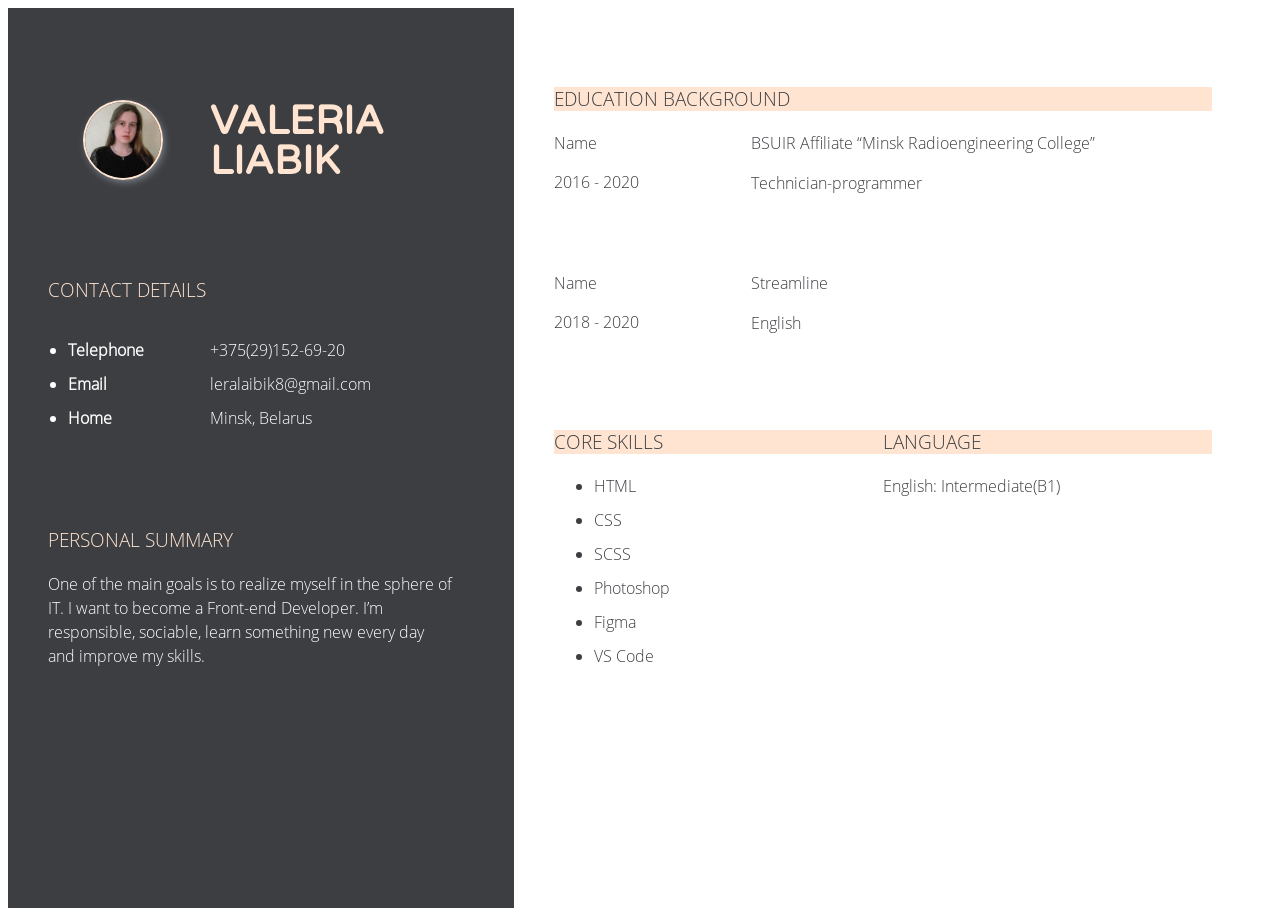
==== CV/index.html @ 182162a1 "feat: update resume" ====
<!DOCTYPE html>
<html lang="en">

<head>
    <meta charset="UTF-8">
    <link rel="stylesheet" href="css/style.css" type="text/css" />
    <link rel="shortcut icon" href="assets/avatar.jpg" type="image/png">
    <meta name="viewport" content="width=device-width, initial-scale=1, maximum-scale=1">
    <title>CV</title>
</head>

<body>
    <div class="cv-wrapper">
        <section class="profile section-padding">
            <div class="container">

                <div class="picture-cv-wrapper">
                    <div class="picture-cv">
                        <span><img src="assets/avatar.jpg" alt="Аватар" /></span>
                    </div>
                </div>

                <div class="name-wrapper">
                    <h1>Valeria <br/>Liabik</h1>
                </div>
                <div class="clearfix"></div>

                <div class="contact-info clearfix">
                    <h3 class="experience-title">Contact Details</h3>
                    <ul class="list-titles">
                        <li>Telephone</li>
                        <li>Email</li>
                        <li>Home</li>
                    </ul>
                    <ul class="list-content ">
                        <li>+375(29)152-69-20</li>
                        <li>leralaibik8@gmail.com</li>
                        <li>Minsk, Belarus</li>
                    </ul>
                </div>

                <div class="contact-presentation">
                    <h3 class="experience-title">Personal Summary</h3>
                    <p>One of the main goals is to realize myself in the sphere of IT. I want to become a Front-end Developer. I’m responsible, sociable, learn something new every day and improve my skills. </p>
                </div>

            </div>
        </section>

        <section class="experience section-padding">
            <div class="container">

                <h3 class="experience-title">Education Background</h3>

                <div class="experience-wrapper">
                    <div class="name-wrapper clearfix">
                        <div class="experience-title">Name</div>
                        <div class="time">2016 - 2020</div>
                    </div>

                    <div class="edu-wrapper clearfix">
                        <div class="experience-title">BSUIR Affiliate “Minsk Radioengineering College”</div>
                        <div class="name-description">
                            <p>Technician-programmer</p>
                        </div>
                    </div>

                    <div class="name-wrapper clearfix">
                        <div class="experience-title">Name</div>
                        <div class="time">2018 - 2020</div>
                    </div>

                    <div class="edu-wrapper clearfix">
                        <div class="experience-title">Streamline</div>
                        <div class="name-description">
                            <p>English</p>
                        </div>
                    </div>
                </div>

                <div class="section-wrapper clearfix">
                    <h3 class="section-title">Core Skills</h3>
                    <ul>
                        <li class="skill-percentage">HTML</li>
                        <li class="skill-percentage">CSS</li>
                        <li class="skill-percentage">SCSS</li>
                        <li class="skill-percentage">Photoshop</li>
                        <li class="skill-percentage">Figma</li>
                        <li class="skill-percentage">VS Code</li>
                    </ul>
                </div>

                <div class="section-wrapper clearfix">
                    <h3 class="section-title">Language</h3>
                    <p>English: Intermediate(B1)</p>
                </div>

            </div>
        </section>
    </div>
</body>

</html>
---- CV/css/style.css ----
@font-face {
    font-family: 'Varela Round';
    src: url(../fonts/VarelaRound-Regular.ttf)
}

@font-face {
    font-family: 'Open Sans';
    src: url(../fonts/OpenSans-Light.ttf)
}

*,
::after,
::before {
    -webkit-box-sizing: border-box;
    box-sizing: border-box
}

body,
html {
    height: 100%
}

body {
    font-family: 'Open Sans', sans-serif;
    font-size: 16px;
    line-height: 1.5em
}

a {
    color: #ffe5d1;
    text-decoration: none
}

.clearfix::after,
.clearfix::before {
    content: " ";
    display: table
}

.clearfix::after {
    clear: both
}

.cv-wrapper {
    position: relative;
    text-align: center;
    height: 100%
}

.container {
    min-height: 600px
}

.profile {
    background: #3d3e42;
    width: 40%;
    float: left;
    color: #9099a0;
    min-height: 100%;
    min-height: 100vh
}

.profile .name-wrapper {
    float: left;
    width: 60%
}

.profile h1 {
    font-size: 2.5em;
    text-align: left;
    font-family: 'Varela Round', sans-serif;
    color: #ffe5d1;
    text-transform: uppercase;
    line-height: 1em
}

.profile li {
    margin-bottom: 10px
}

.profile .picture-cv-wrapper {
    width: 40%;
    display: block;
    float: left
}

.profile .picture-cv {
    width: 220px;
    height: 220px;
    background-size: cover;
    border-radius: 50%;
    margin-right: 0;
    display: table;
    position: relative;
    vertical-align: middle
}

.profile .picture-cv span {
    display: table-cell;
    vertical-align: middle;
    position: relative;
    margin: 0 auto;
    z-index: 10;
    text-align: center
}

.profile .picture-cv img {
    border-radius: 50%;
    width: 130px;
    border: 2px solid #ffe5d1;
    box-shadow: 2px 3px 8px -2px
}

.profile .contact-info {
    margin-top: 41px;
    font-weight: 300
}

.profile h3.experience-title {
    color: #ffe5d1;
    text-align: left;
    text-transform: uppercase;
    font-size: 1.2em;
    margin-bottom: 20px;
    font-weight: 400
}

.profile .list-titles {
    float: left;
    text-align: left;
    font-weight: 600;
    width: 30%;
    color: #fff;
    padding-left: 20px;
}

.profile .list-content {
    float: left;
    width: 70%;
    text-align: left;
    font-weight: 300;
    color: #fff;
    list-style-type: none;
}

.profile .contact-presentation {
    color: #fff;
    text-align: left;
    font-weight: 300;
    margin-top: 72px;
    margin-bottom: 100px
}

.experience {
    background: #fff;
    width: 60%;
    float: left;
    position: relative;
    color: #9099a0;
    font-weight: 300;
    min-height: 100%;
    min-height: 100vh
}

.experience h3.experience-title {
    background: #ffe5d1;
    color: #3d3e42;
    text-align: left;
    text-transform: uppercase;
    font-size: 1.2em;
    margin-bottom: 20px;
    font-weight: 400
}

.experience .name-wrapper {
    width: 30%;
    float: left;
    text-align: left;
    padding-right: 5%;
    margin-bottom: 60px;
    color: #3d3e42
}

.experience .edu-wrapper {
    width: 70%;
    float: left;
    text-align: left;
    padding-right: 5%;
    margin-bottom: 60px;
    color: #3d3e42
}

.experience .experience-title {
    color: #3d3e42;
    margin-bottom: 15px
}

.section-padding {
    padding: 60px 60px 40px 40px
}

.section-wrapper {
    width: 50%;
    float: left;
    text-align: left;
    color: #3d3e42;
    font-weight: 300;
    margin-bottom: 20px
}

.section-wrapper h3.section-title {
    background: #ffe5d1;
    color: #3d3e42;
    text-align: left;
    text-transform: uppercase;
    font-size: 1.2em;
    margin-bottom: 20px;
    font-weight: 400
}

.section-wrapper .skill-percentage {
    margin-bottom: 10px;
    position: relative;
    color: #3d3e42
}

@media (max-width:1500px) {
    .profile .picture-cv img {
        width: 80px
    }
    .profile .picture-cv {
        width: 150px;
        height: 150px
    }
}

@media (max-width:1200px) {
    .profile h1 {
        padding-top: 20px
    }
    .profile .picture-cv-wrapper {
        width: 100%
    }
    .profile .picture-cv img {
        width: 120px;
        height: 120px
    }
    .profile .picture-cv {
        width: 200px;
        height: 200px
    }
    .profile .contact-info {
        margin-top: 70px
    }
    .profile .contact-presentation {
        margin-top: 70px;
        margin-bottom: 70px
    }
}

@media(max-width:850px) {
    .profile {
        width: 100%
    }
    .profile .contact-presentation {
        margin-top: 50px;
        margin-bottom: 50px
    }
    .experience {
        width: 100%
    }
    .section-padding {
        padding: 80px 15% 40px 10%
    }
    .experience .name-wrapper {
        width: 100%;
        margin-bottom: 20px
    }
    .experience .edu-wrapper {
        width: 100%;
        margin-bottom: 40px
    }
}

@media (max-width: 450px) {
    .profile h1 {
        font-size: 1.8em;
        padding-top: 20px
    }
    .profile .picture-cv {
        width: 180px;
        height: 180px
    }
    .profile .contact-info {
        margin-top: 50px
    }
    .section-padding {
        padding: 40px 10% 20px 5%
    }
    .section-wrapper {
        width: 100%
    }
}
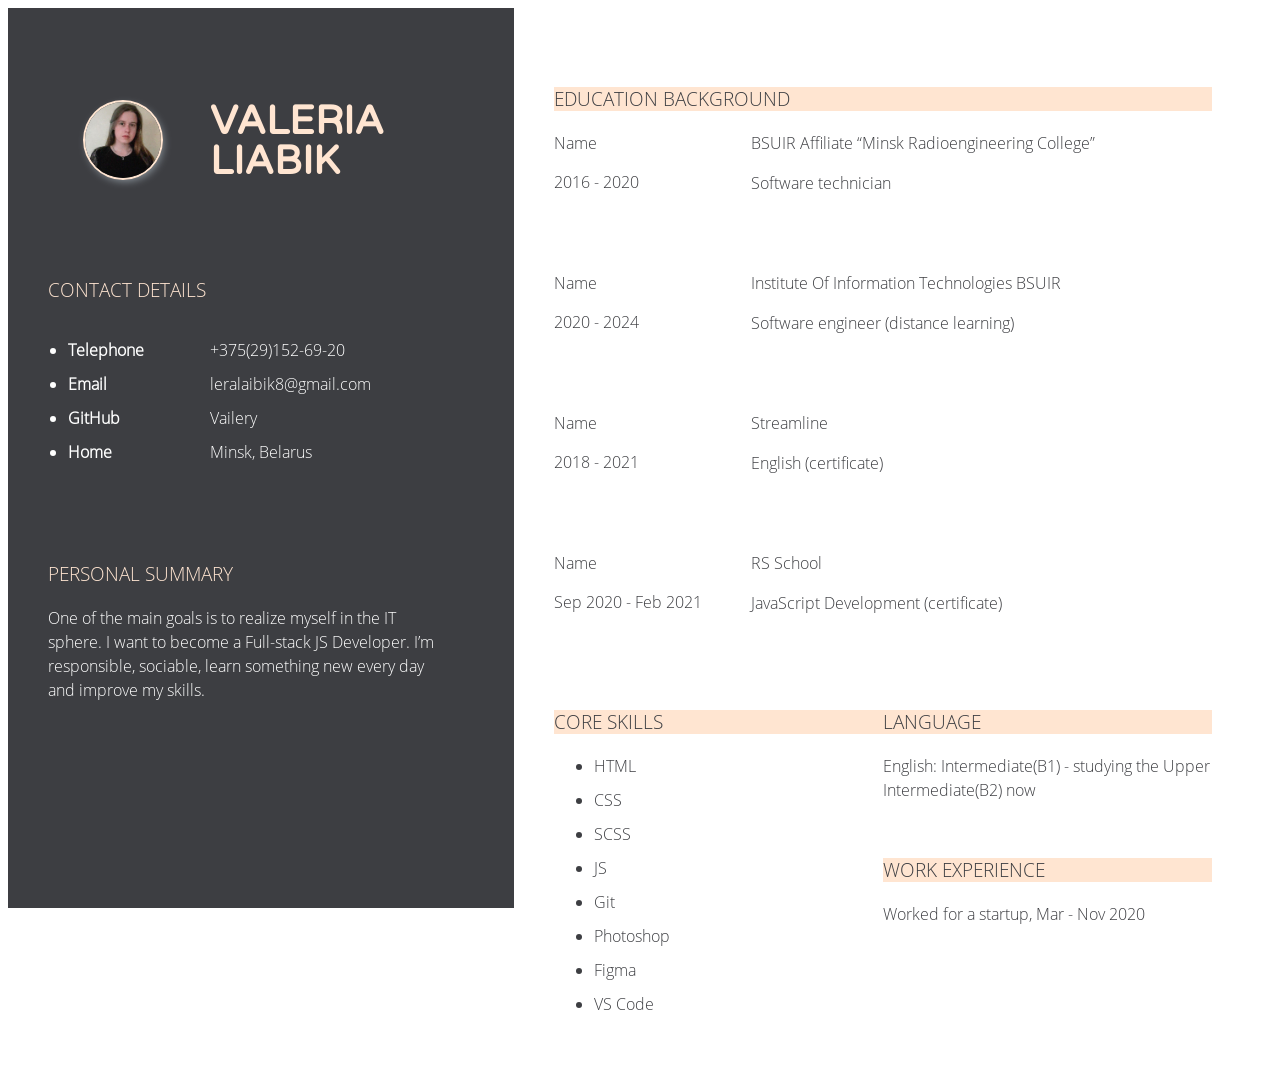
==== commit ff828f46: "feat: update my resume" ====
--- a/CV/index.html
+++ b/CV/index.html
@@ -30,20 +30,21 @@
                     <ul class="list-titles">
                         <li>Telephone</li>
                         <li>Email</li>
+                        <li>GitHub</li>
                         <li>Home</li>
                     </ul>
                     <ul class="list-content ">
                         <li>+375(29)152-69-20</li>
                         <li>leralaibik8@gmail.com</li>
+                        <li>Vailery</li>
                         <li>Minsk, Belarus</li>
                     </ul>
                 </div>
 
                 <div class="contact-presentation">
                     <h3 class="experience-title">Personal Summary</h3>
-                    <p>One of the main goals is to realize myself in the sphere of IT. I want to become a Front-end Developer. I’m responsible, sociable, learn something new every day and improve my skills. </p>
+                    <p>One of the main goals is to realize myself in the IT sphere. I want to become a Full-stack JS Developer. I’m responsible, sociable, learn something new every day and improve my skills. </p>
                 </div>
-
             </div>
         </section>
 
@@ -61,19 +62,43 @@
                     <div class="edu-wrapper clearfix">
                         <div class="experience-title">BSUIR Affiliate “Minsk Radioengineering College”</div>
                         <div class="name-description">
-                            <p>Technician-programmer</p>
+                            <p>Software technician</p>
                         </div>
                     </div>
 
                     <div class="name-wrapper clearfix">
                         <div class="experience-title">Name</div>
-                        <div class="time">2018 - 2020</div>
+                        <div class="time">2020 - 2024</div>
+                    </div>
+
+                    <div class="edu-wrapper clearfix">
+                        <div class="experience-title">Institute Of Information Technologies BSUIR</div>
+                        <div class="name-description">
+                            <p>Software engineer (distance learning)</p>
+                        </div>
+                    </div>
+
+                    <div class="name-wrapper clearfix">
+                        <div class="experience-title">Name</div>
+                        <div class="time">2018 - 2021</div>
                     </div>
 
                     <div class="edu-wrapper clearfix">
                         <div class="experience-title">Streamline</div>
                         <div class="name-description">
-                            <p>English</p>
+                            <p>English (certificate)</p>
+                        </div>
+                    </div>
+
+                    <div class="name-wrapper clearfix">
+                        <div class="experience-title">Name</div>
+                        <div class="time">Sep 2020 - Feb 2021</div>
+                    </div>
+
+                    <div class="edu-wrapper clearfix">
+                        <div class="experience-title">RS School</div>
+                        <div class="name-description">
+                            <p>JavaScript Development (certificate)</p>
                         </div>
                     </div>
                 </div>
@@ -84,6 +109,8 @@
                         <li class="skill-percentage">HTML</li>
                         <li class="skill-percentage">CSS</li>
                         <li class="skill-percentage">SCSS</li>
+                        <li class="skill-percentage">JS</li>
+                        <li class="skill-percentage">Git</li>
                         <li class="skill-percentage">Photoshop</li>
                         <li class="skill-percentage">Figma</li>
                         <li class="skill-percentage">VS Code</li>
@@ -92,12 +119,16 @@
 
                 <div class="section-wrapper clearfix">
                     <h3 class="section-title">Language</h3>
-                    <p>English: Intermediate(B1)</p>
+                    <p>English: Intermediate(B1) - studying the Upper Intermediate(B2) now</p>
                 </div>
 
+                <div class="section-wrapper clearfix">
+                    <h3 class="section-title">Work experience</h3>
+                    <p>Worked for a startup, Mar - Nov 2020</p>
+                </div>
             </div>
         </section>
     </div>
 </body>
 
-</html>+</html>
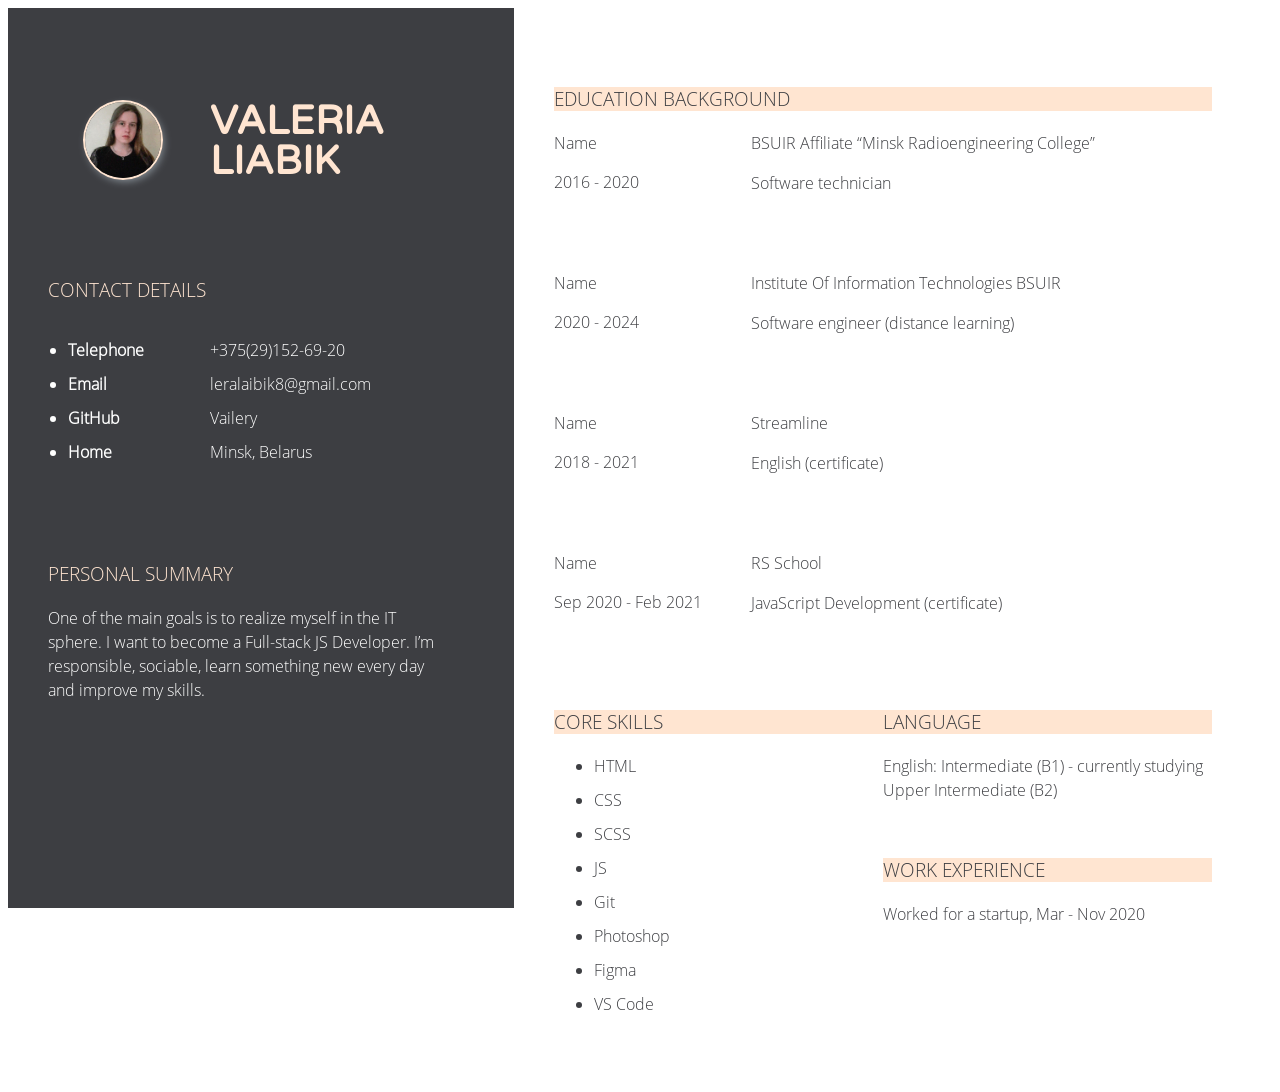
==== commit f6c0a7b1: "feat: update resume" ====
--- a/CV/index.html
+++ b/CV/index.html
@@ -119,7 +119,7 @@
 
                 <div class="section-wrapper clearfix">
                     <h3 class="section-title">Language</h3>
-                    <p>English: Intermediate(B1) - studying the Upper Intermediate(B2) now</p>
+                    <p>English: Intermediate (B1) - currently studying Upper Intermediate (B2)</p>
                 </div>
 
                 <div class="section-wrapper clearfix">
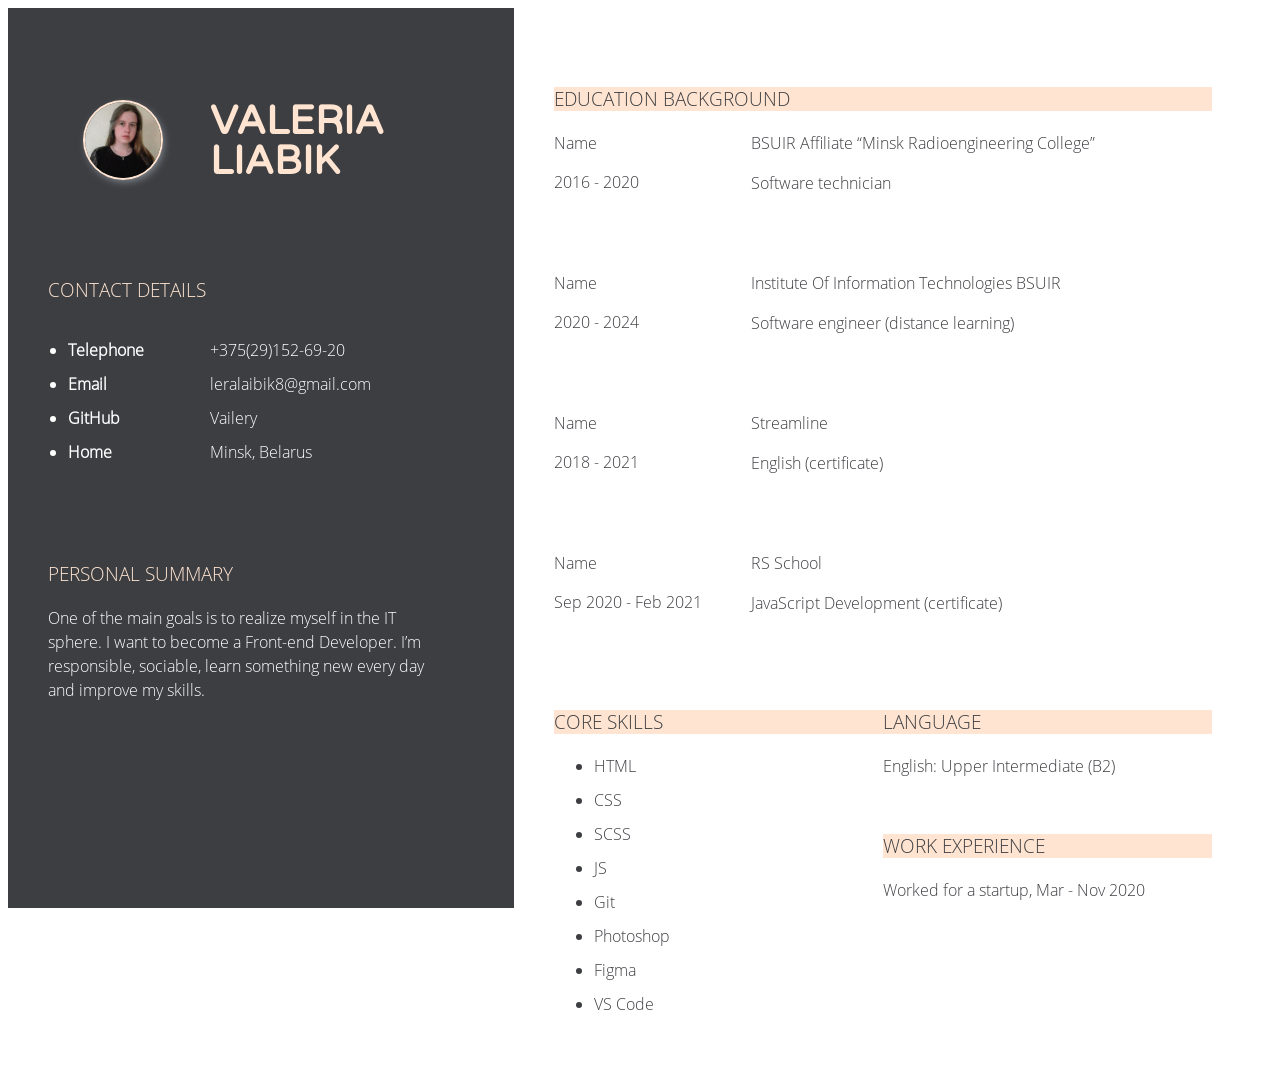
==== commit 5ed1b246: "feat: update info  update information" ====
--- a/CV/index.html
+++ b/CV/index.html
@@ -43,7 +43,7 @@
 
                 <div class="contact-presentation">
                     <h3 class="experience-title">Personal Summary</h3>
-                    <p>One of the main goals is to realize myself in the IT sphere. I want to become a Full-stack JS Developer. I’m responsible, sociable, learn something new every day and improve my skills. </p>
+                    <p>One of the main goals is to realize myself in the IT sphere. I want to become a Front-end Developer. I’m responsible, sociable, learn something new every day and improve my skills. </p>
                 </div>
             </div>
         </section>
@@ -119,7 +119,7 @@
 
                 <div class="section-wrapper clearfix">
                     <h3 class="section-title">Language</h3>
-                    <p>English: Intermediate (B1) - currently studying Upper Intermediate (B2)</p>
+                    <p>English: Upper Intermediate (B2)</p>
                 </div>
 
                 <div class="section-wrapper clearfix">
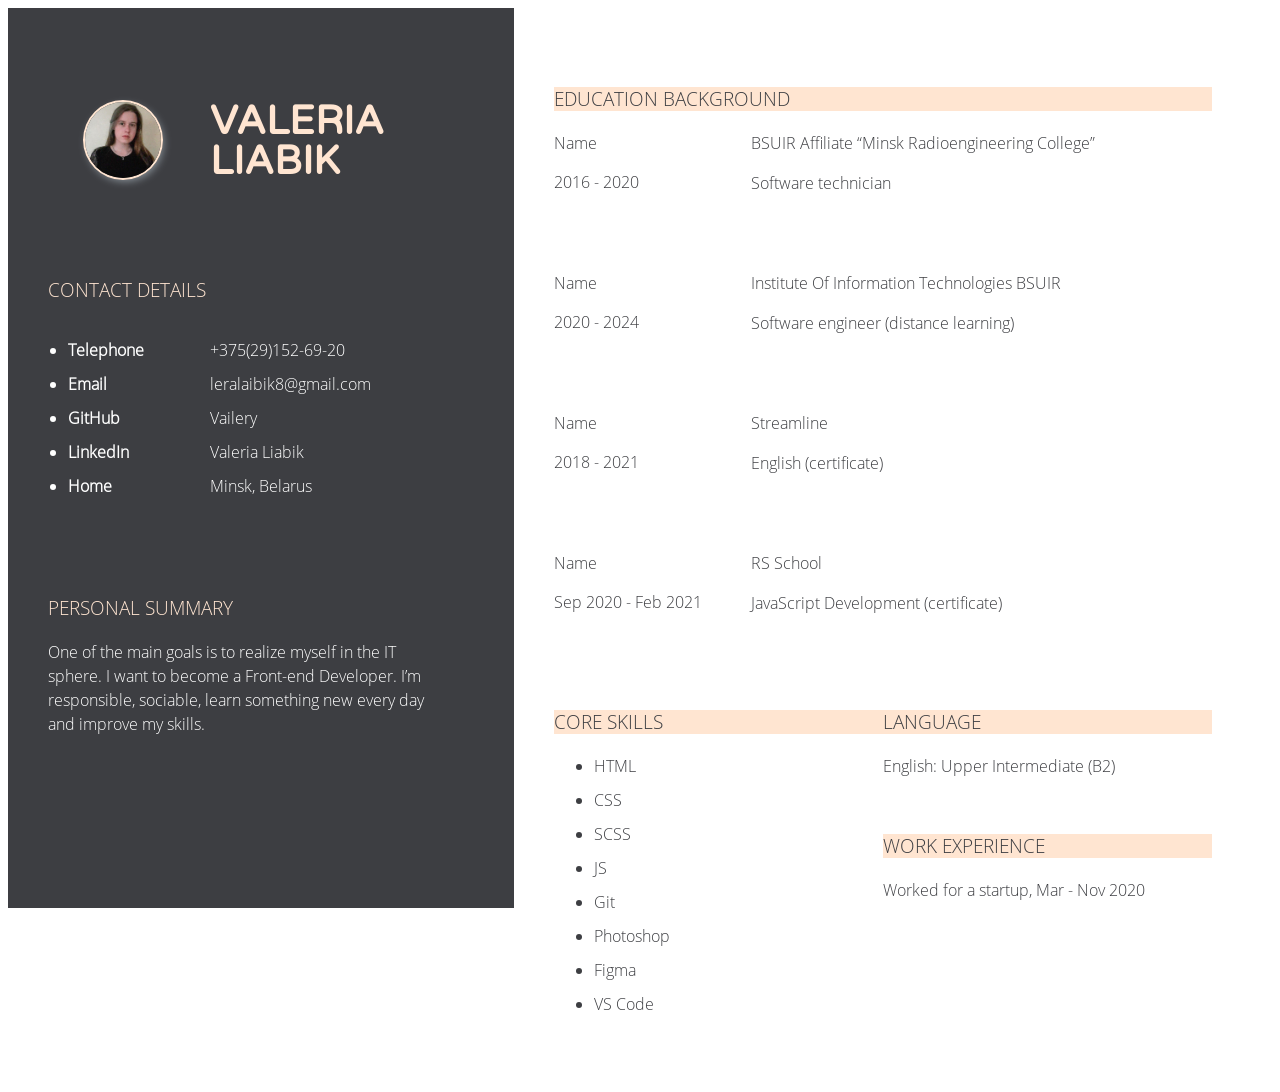
==== commit f05cc4d2: "feat: add info add information" ====
--- a/CV/index.html
+++ b/CV/index.html
@@ -31,12 +31,16 @@
                         <li>Telephone</li>
                         <li>Email</li>
                         <li>GitHub</li>
+                        <li>LinkedIn</li>
                         <li>Home</li>
+
+
                     </ul>
                     <ul class="list-content ">
                         <li>+375(29)152-69-20</li>
                         <li>leralaibik8@gmail.com</li>
                         <li>Vailery</li>
+                        <li>Valeria Liabik</li>
                         <li>Minsk, Belarus</li>
                     </ul>
                 </div>
